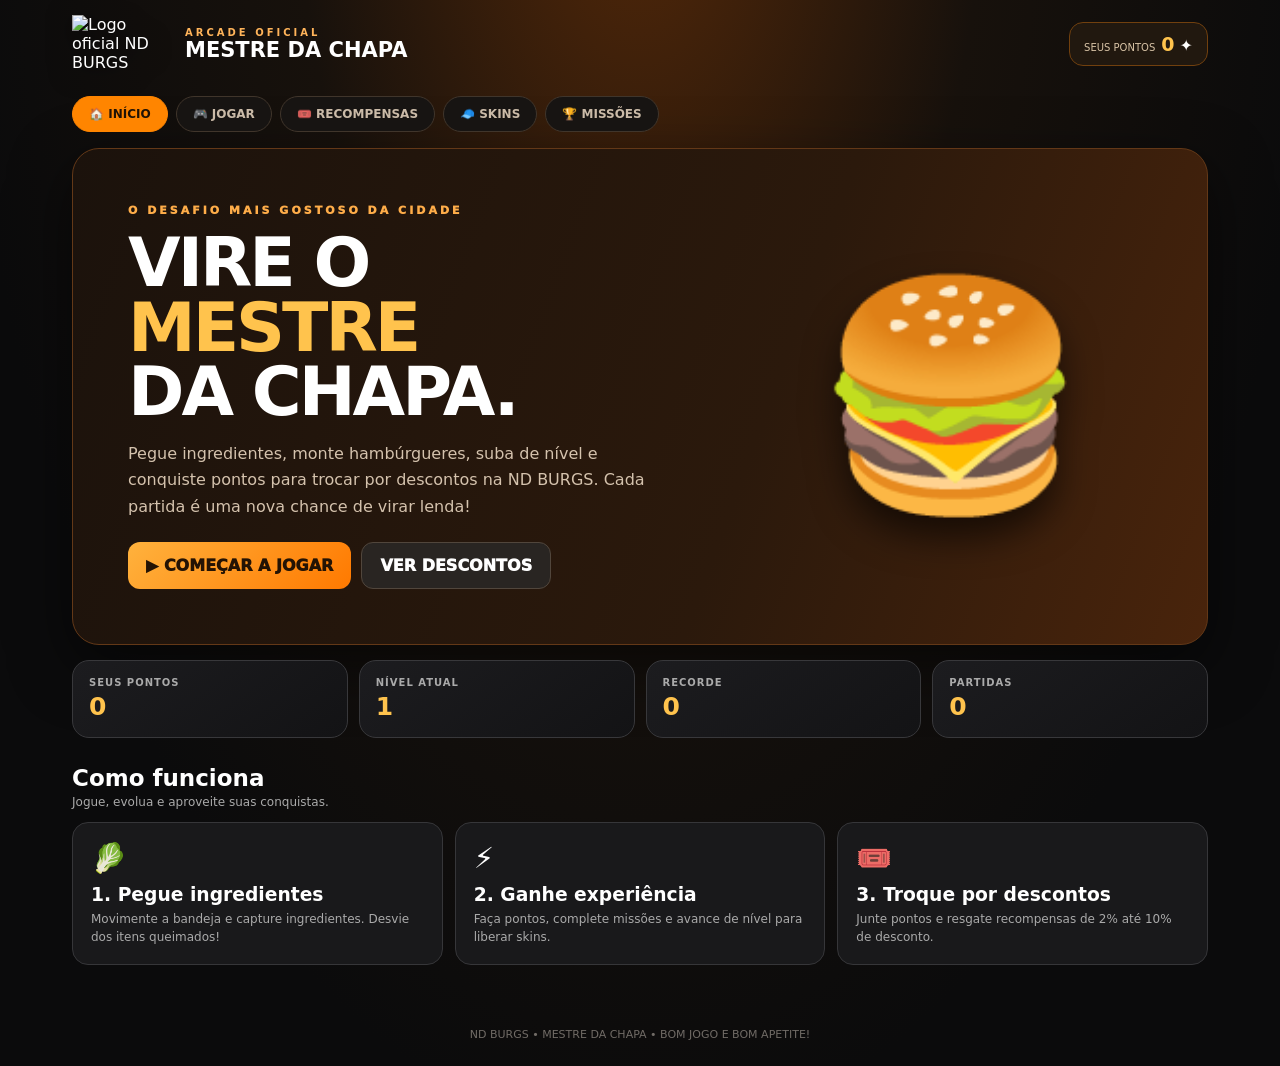
==== jogo/index.html @ a552e295 "Adicionar jogo Mestre da Chapa ND BURGS" ====
<!doctype html>
<html lang="pt-BR"><head><meta charset="utf-8"><meta name="viewport" content="width=device-width,initial-scale=1,viewport-fit=cover"><meta name="theme-color" content="#111"><meta name="description" content="Mestre da Chapa ND BURGS: jogue, evolua e troque pontos por descontos."><title>Mestre da Chapa | ND BURGS</title>
<style>
:root{--bg:#0c0c0d;--panel:#19191b;--line:#38383b;--orange:#ff8500;--gold:#ffc34d;--muted:#aaa}*{box-sizing:border-box}body{margin:0;color:#fff;background:radial-gradient(ellipse at 50% -15%,#552909,#17110c 38%,#0b0b0c 75%);font-family:system-ui,Segoe UI,Arial,sans-serif;min-height:100vh}button{font:inherit;cursor:pointer}button:focus-visible{outline:3px solid var(--gold);outline-offset:3px}.top{max-width:1180px;margin:auto;padding:15px 22px;display:flex;justify-content:space-between;align-items:center;gap:12px}.brand{display:flex;align-items:center;gap:13px}.brand img{width:100px;height:58px;object-fit:contain;filter:drop-shadow(0 5px 12px #0009)}.brand small{display:block;color:#ffb45a;font-size:10px;letter-spacing:3px;font-weight:900}.brand strong{font-size:21px}.wallet{padding:10px 14px;border:1px solid #71400e;border-radius:14px;background:#21180f;white-space:nowrap}.wallet span{font-size:10px;color:#d9c4a7}.wallet b{color:var(--gold);font-size:19px;margin-left:6px}.shell{max-width:1180px;margin:auto;padding:0 22px 38px}.nav{display:flex;gap:8px;overflow:auto;padding:8px 0 16px;scrollbar-width:thin;scrollbar-color:#a85c15 #21180f}.nav button{white-space:nowrap;border:1px solid #40352b;border-radius:999px;padding:10px 16px;background:#171412;color:#cbbba8;font-size:12px;font-weight:900}.nav button.active,.nav button:hover{background:var(--orange);border-color:var(--orange);color:#201205}.screen{display:none;animation:show .3s ease}.screen.active{display:block}@keyframes show{from{opacity:0;transform:translateY(8px)}to{opacity:1;transform:none}}.hero{display:grid;grid-template-columns:1.2fr .8fr;align-items:center;gap:20px;min-height:370px;padding:clamp(25px,5vw,55px);border:1px solid #633817;border-radius:27px;background:linear-gradient(110deg,#1b120c,#2b190c 60%,#49240c);box-shadow:0 20px 60px #0008;overflow:hidden}.eyebrow{color:#ffad49;font-size:11px;font-weight:1000;letter-spacing:3px}.hero h1{font-size:clamp(38px,6vw,68px);line-height:.95;letter-spacing:-3px;margin:14px 0}.hero h1 em{color:var(--gold);font-style:normal}.hero p{color:#d4c2ad;line-height:1.65;max-width:550px}.burger{font-size:clamp(130px,22vw,220px);text-align:center;filter:drop-shadow(0 20px 18px #0009);animation:float 3s ease-in-out infinite}@keyframes float{50%{transform:translateY(-12px) rotate(-3deg)}}.actions{display:flex;gap:10px;flex-wrap:wrap;margin-top:22px}.btn{border:0;border-radius:12px;padding:13px 18px;font-weight:1000;transition:.18s}.btn:hover{transform:translateY(-2px);filter:brightness(1.08)}.primary{background:linear-gradient(135deg,#ffb23d,#ff7900);color:#241304}.secondary{background:#292522;border:1px solid #51463c;color:white}.small{padding:9px 12px;font-size:12px}.stats{display:grid;grid-template-columns:repeat(4,1fr);gap:11px;margin:15px 0}.stat,.card{background:linear-gradient(145deg,#1c1c1f,#131315);border:1px solid var(--line);border-radius:17px;padding:16px}.stat span{display:block;color:#aaa;font-size:10px;text-transform:uppercase;letter-spacing:1px;font-weight:800}.stat b{display:block;color:var(--gold);font-size:25px;margin-top:4px}.head{display:flex;justify-content:space-between;align-items:end;gap:12px;margin:27px 0 13px}.head h2{margin:0;font-size:23px}.head p{margin:4px 0 0;color:#aaa;font-size:12px}.features{display:grid;grid-template-columns:repeat(3,1fr);gap:12px}.feature{background:#19191b;border:1px solid #363639;border-radius:16px;padding:18px}.feature i{font-style:normal;font-size:29px}.feature h3{margin:9px 0 5px}.feature p,.muted{color:#aaa;font-size:12px;line-height:1.5;margin:0}.pill{display:inline-block;background:#392615;color:#ffc46c;border-radius:999px;padding:5px 9px;font-size:10px;font-weight:900}.game-layout{display:grid;grid-template-columns:minmax(0,1fr) 260px;gap:13px}.gamebox{background:#151517;border:1px solid #513719;border-radius:20px;padding:12px}.gamebar{display:flex;align-items:center;justify-content:space-between;gap:8px;padding:3px 3px 12px;font-size:13px}.gamebar b{color:var(--gold)}canvas{width:100%;height:auto;aspect-ratio:16/9;display:block;border-radius:13px;border:1px solid #60401e;background:#21150d;touch-action:none}.controls{display:flex;justify-content:center;gap:12px;margin-top:10px}.controls button{width:76px;height:46px;border-radius:11px;border:1px solid #71400e;background:#302319;color:#ffc46c;font-size:21px;touch-action:manipulation}.side{display:flex;flex-direction:column;gap:11px}.side h3{margin:0 0 9px}.progress{height:8px;background:#393330;border-radius:20px;overflow:hidden;margin:9px 0}.progress i{display:block;height:100%;background:linear-gradient(90deg,#ff7900,#ffd16a);width:0}.cards{display:grid;grid-template-columns:repeat(4,1fr);gap:12px}.reward,.skin{background:#19191b;border:1px solid #38383c;border-radius:16px;padding:16px;display:flex;flex-direction:column;gap:9px;min-height:190px}.reward .big,.skin .big{font-size:34px}.reward h3,.skin h3{margin:0;font-size:16px}.reward p,.skin p{color:#aaa;font-size:12px;line-height:1.5;margin:0}.reward strong{color:var(--gold);font-size:20px}.reward button,.skin button{margin-top:auto}.locked{opacity:.68;filter:saturate(.35)}.mission{display:flex;align-items:center;gap:12px;padding:13px 0;border-bottom:1px solid #333}.mission:last-child{border:0}.mission .emoji{font-size:25px}.mission .desc{flex:1}.mission b{font-size:13px}.mission small{display:block;color:#aaa;margin-top:3px}.mission strong{color:var(--gold);white-space:nowrap}.modal{position:fixed;inset:0;background:#000c;display:none;place-items:center;padding:18px;z-index:10}.modal.show{display:grid}.modalbox{width:min(430px,100%);background:#1c1c1f;border:1px solid #8b4b14;border-radius:22px;padding:25px;text-align:center;box-shadow:0 20px 60px #000b}.modalbox .big{font-size:50px}.modalbox p{color:#bbb;line-height:1.55}.code{display:block;background:#101012;border:1px dashed #ff9b27;color:var(--gold);padding:13px;border-radius:10px;font-size:20px;font-weight:1000;letter-spacing:2px;margin:14px 0}footer{text-align:center;color:#706b66;font-size:11px;padding:25px 10px}
@media(max-width:850px){.game-layout{grid-template-columns:1fr}.side{display:grid;grid-template-columns:repeat(2,1fr)}.cards{grid-template-columns:repeat(2,1fr)}}@media(max-width:600px){.top{padding:12px 14px}.brand img{width:72px;height:48px}.brand strong{font-size:15px}.brand small{font-size:8px}.wallet{padding:8px 10px}.wallet b{font-size:15px}.wallet span{font-size:9px}.shell{padding:0 13px 28px}.nav{margin:0 -13px;padding:8px 13px 14px}.hero{grid-template-columns:1fr;padding:25px 20px;min-height:0}.hero h1{font-size:46px}.burger{font-size:115px}.stats{grid-template-columns:repeat(2,1fr);gap:8px}.stat{padding:12px}.stat b{font-size:21px}.features{grid-template-columns:1fr}.side{grid-template-columns:1fr 1fr}.cards{grid-template-columns:repeat(2,minmax(0,1fr))}.reward,.skin{padding:12px;min-height:200px}.head h2{font-size:20px}.gamebox{padding:8px}.gamebar{font-size:11px}}@media(prefers-reduced-motion:reduce){*,*:before,*:after{animation-duration:.01ms!important;transition-duration:.01ms!important}}
</style></head>
<body>
<header class="top"><div class="brand"><img src="https://i.ibb.co/5gsVbBcb/corretooo.jpg" alt="Logo oficial ND BURGS"><div><small>ARCADE OFICIAL</small><strong>MESTRE DA CHAPA</strong></div></div><div class="wallet"><span>SEUS PONTOS</span><b id="wallet">0</b> ✦</div></header>
<main class="shell">
<nav class="nav"><button class="active" data-screen="home">🏠 INÍCIO</button><button data-screen="play">🎮 JOGAR</button><button data-screen="rewards">🎟️ RECOMPENSAS</button><button data-screen="garage">🧢 SKINS</button><button data-screen="missions">🏆 MISSÕES</button></nav>
<section class="screen active" id="home"><div class="hero"><div><div class="eyebrow">O DESAFIO MAIS GOSTOSO DA CIDADE</div><h1>VIRE O<br><em>MESTRE</em><br>DA CHAPA.</h1><p>Pegue ingredientes, monte hambúrgueres, suba de nível e conquiste pontos para trocar por descontos na ND BURGS. Cada partida é uma nova chance de virar lenda!</p><div class="actions"><button class="btn primary" data-go="play">▶ COMEÇAR A JOGAR</button><button class="btn secondary" data-go="rewards">VER DESCONTOS</button></div></div><div class="burger">🍔</div></div><div class="stats"><div class="stat"><span>Seus pontos</span><b id="sPoints">0</b></div><div class="stat"><span>Nível atual</span><b id="sLevel">1</b></div><div class="stat"><span>Recorde</span><b id="sBest">0</b></div><div class="stat"><span>Partidas</span><b id="sRuns">0</b></div></div><div class="head"><div><h2>Como funciona</h2><p>Jogue, evolua e aproveite suas conquistas.</p></div></div><div class="features"><article class="feature"><i>🥬</i><h3>1. Pegue ingredientes</h3><p>Movimente a bandeja e capture ingredientes. Desvie dos itens queimados!</p></article><article class="feature"><i>⚡</i><h3>2. Ganhe experiência</h3><p>Faça pontos, complete missões e avance de nível para liberar skins.</p></article><article class="feature"><i>🎟️</i><h3>3. Troque por descontos</h3><p>Junte pontos e resgate recompensas de 2% até 10% de desconto.</p></article></div></section>
<section class="screen" id="play"><div class="head"><div><h2>🔥 Corrida da Chapa</h2><p>60 segundos para mostrar quem manda na cozinha.</p></div><span class="pill">+5 PONTOS POR INGREDIENTE</span></div><div class="game-layout"><div class="gamebox"><div class="gamebar"><span>⏱️ <b id="timer">60</b>s</span><span>🍔 SCORE: <b id="score">0</b></span><button class="btn primary small" id="startGame">INICIAR PARTIDA</button></div><canvas id="game" width="960" height="540" aria-label="Pegue ingredientes e desvie dos queimados"></canvas><div class="controls"><button id="left" aria-label="Esquerda">◀</button><button id="right" aria-label="Direita">▶</button></div></div><aside class="side"><div class="card"><h3>Seu progresso</h3><p class="muted">Nível <b id="playLevel">1</b> · <span id="xpText">0 / 100 XP</span></p><div class="progress"><i id="xpBar"></i></div><p class="muted">Próxima skin: <b id="nextUnlock">Street Burger</b></p></div><div class="card"><h3>💡 Dica do chef</h3><p class="muted">Capture alface, queijo, tomate e carne. Fuja das chamas: elas tiram pontos!</p></div><div class="card"><h3>Seu recorde</h3><div id="playBest" style="font-size:32px;color:var(--gold);font-weight:1000">0</div></div><div class="card"><h3>Controles</h3><p class="muted">Use ← → no teclado, os botões ou arraste o dedo sobre o jogo.</p></div></aside></div></section>
<section class="screen" id="rewards"><div class="head"><div><h2>🎟️ Balcão de Recompensas</h2><p>Troque pontos por descontos. O limite é 10% por recompensa.</p></div></div><div class="cards" id="rewardGrid"></div><div class="card" style="margin-top:13px"><b>Seus cupons resgatados</b><div id="coupons" class="muted" style="margin-top:10px">Nenhum cupom ainda.</div></div></section>
<section class="screen" id="garage"><div class="head"><div><h2>🧢 Oficina de Skins</h2><p>Suba de nível para personalizar seu mestre da chapa.</p></div></div><div class="cards" id="skinGrid"></div></section>
<section class="screen" id="missions"><div class="head"><div><h2>🏆 Central de Missões</h2><p>Desafios diários para turbinar sua evolução.</p></div></div><div class="card" id="missionList"></div></section>
</main><footer>ND BURGS • MESTRE DA CHAPA • BOM JOGO E BOM APETITE!</footer>
<div class="modal" id="modal"><div class="modalbox"><div class="big" id="modalEmoji">🍔</div><h2 id="modalTitle">Boa, chef!</h2><p id="modalText"></p><div id="modalCode"></div><button class="btn primary" id="modalClose">CONTINUAR</button></div></div>
<script>
(()=>{'use strict';
const $=id=>document.getElementById(id),KEY='ndburgs_mestre_chapa_v1';
const base={points:0,xp:0,level:1,best:0,runs:0,skins:['classico'],activeSkin:'classico',coupons:[],missionDate:'',missions:{}};
let d;try{d={...base,...JSON.parse(localStorage.getItem(KEY)||'{}')}}catch(e){d={...base}}
const tiers=[{pct:2,cost:300,name:'Mordida de respeito',icon:'🍟'},{pct:5,cost:700,name:'Combo turbinado',icon:'🥤'},{pct:7,cost:1200,name:'Chef de elite',icon:'👨‍🍳'},{pct:10,cost:2000,name:'Lenda ND BURGS',icon:'👑'}];
const skins=[{id:'classico',name:'Chef Clássico',emoji:'👨‍🍳',level:1,desc:'Uniforme oficial do mestre.'},{id:'street',name:'Street Burger',emoji:'🧢',level:2,desc:'Estilo de rua e atitude.'},{id:'fogo',name:'Rei do Fogo',emoji:'🔥',level:4,desc:'Domine a chapa em chamas.'},{id:'ouro',name:'Chef Dourado',emoji:'👑',level:6,desc:'Uma lenda da cozinha.'},{id:'cyber',name:'Cyber Burger',emoji:'🤖',level:8,desc:'O futuro chegou à cozinha.'},{id:'lenda',name:'Lenda ND',emoji:'🏆',level:10,desc:'Só os melhores chegam aqui.'}];
const save=()=>{try{localStorage.setItem(KEY,JSON.stringify(d))}catch(e){}render()};
function modal(title,msg,emoji='🍔',code=''){$('modalTitle').textContent=title;$('modalText').textContent=msg;$('modalEmoji').textContent=emoji;$('modalCode').innerHTML=code?'<span class="code">'+code+'</span>':'';$('modal').classList.add('show')}
$('modalClose').onclick=()=>$('modal').classList.remove('show');
function go(id){document.querySelectorAll('.screen').forEach(s=>s.classList.toggle('active',s.id===id));document.querySelectorAll('[data-screen]').forEach(b=>b.classList.toggle('active',b.dataset.screen===id));if(id==='play')idle()}
document.querySelectorAll('[data-screen]').forEach(b=>b.onclick=()=>go(b.dataset.screen));document.querySelectorAll('[data-go]').forEach(b=>b.onclick=()=>go(b.dataset.go));
function resetDaily(){const today=new Date().toLocaleDateString('en-CA');if(d.missionDate!==today){d.missionDate=today;d.missions={}}}
function render(){resetDaily();$('wallet').textContent=d.points.toLocaleString('pt-BR');$('sPoints').textContent=d.points.toLocaleString('pt-BR');$('sLevel').textContent=d.level;$('sBest').textContent=d.best;$('sRuns').textContent=d.runs;$('playLevel').textContent=d.level;$('playBest').textContent=d.best;$('xpText').textContent=(d.xp%100)+' / 100 XP';$('xpBar').style.width=(d.xp%100)+'%';const next=skins.find(s=>s.level>d.level);$('nextUnlock').textContent=next?next.name:'Todas liberadas';
$('rewardGrid').innerHTML=tiers.map(t=>'<article class="reward"><div class="big">'+t.icon+'</div><span class="pill">'+t.pct+'% DE DESCONTO</span><h3>'+t.name+'</h3><p>Resgate um cupom ND BURGS de '+t.pct+'%.</p><strong>'+t.cost.toLocaleString('pt-BR')+' pts</strong><button class="btn small '+(d.points>=t.cost?'primary':'secondary')+'" data-redeem="'+t.pct+'" '+(d.points<t.cost?'disabled':'')+'>'+(d.points>=t.cost?'RESGATAR':'FALTAM '+(t.cost-d.points)+' PTS')+'</button></article>').join('');
document.querySelectorAll('[data-redeem]').forEach(b=>b.onclick=()=>redeem(+b.dataset.redeem));
$('coupons').innerHTML=d.coupons.length?d.coupons.map(c=>'<div class="mission"><span class="emoji">🎟️</span><div class="desc"><b>'+c.pct+'% OFF · '+c.code+'</b><small>'+new Date(c.date).toLocaleDateString('pt-BR')+' · Apresente à equipe ND BURGS</small></div><span class="pill">RESGATADO</span></div>').join(''):'Nenhum cupom ainda.';
$('skinGrid').innerHTML=skins.map(s=>{const ok=d.skins.includes(s.id)||d.level>=s.level;return '<article class="skin '+(!ok?'locked':'')+'"><div class="big">'+s.emoji+'</div><span class="pill">'+(ok?'DESBLOQUEADA':'NÍVEL '+s.level)+'</span><h3>'+s.name+'</h3><p>'+s.desc+'</p><button class="btn small '+(d.activeSkin===s.id?'secondary':'primary')+'" data-skin="'+s.id+'" '+(!ok||d.activeSkin===s.id?'disabled':'')+'>'+(d.activeSkin===s.id?'EQUIPADA':ok?'EQUIPAR':'BLOQUEADA')+'</button></article>'}).join('');
document.querySelectorAll('[data-skin]').forEach(b=>b.onclick=()=>{d.activeSkin=b.dataset.skin;save()});
const missions=[['play1','🎮','Primeira rodada','Jogue uma partida hoje.',1,30],['catch20','🥬','Mão na massa','Capture 20 ingredientes hoje.',20,50],['score100','⭐','Chef caprichoso','Faça 100 pontos em uma partida.',100,70]];
$('missionList').innerHTML=missions.map(m=>{const v=d.missions[m[0]]||0;return '<div class="mission"><span class="emoji">'+m[1]+'</span><div class="desc"><b>'+m[2]+'</b><small>'+m[3]+' · '+Math.min(v,m[4])+'/'+m[4]+'</small><div class="progress"><i style="width:'+Math.min(100,v/m[4]*100)+'%"></i></div></div><strong>+'+m[5]+' pts</strong></div>'}).join('');
}
function redeem(pct){const t=tiers.find(x=>x.pct===pct);if(!t||d.points<t.cost)return;d.points-=t.cost;const code='ND'+pct+'-'+Math.random().toString(36).slice(2,7).toUpperCase();d.coupons.unshift({pct,code,date:new Date().toISOString()});save();modal('Desconto desbloqueado!',pct+'% de desconto conquistado! Apresente o código à equipe ND BURGS.','🎉',code)}
const canvas=$('game'),ctx=canvas.getContext('2d');let running=false,score=0,time=60,last=0,spawn=0,items=[],player={x:480},raf=0,keys={},caught=0;const good=['🥬','🧀','🍅','🥩','🥒','🍞'];
function background(){const g=ctx.createLinearGradient(0,0,0,540);g.addColorStop(0,'#34200f');g.addColorStop(1,'#130d08');ctx.fillStyle=g;ctx.fillRect(0,0,960,540);ctx.fillStyle='#6b3a16';ctx.fillRect(0,490,960,50);ctx.fillStyle='#9b581e';for(let x=0;x<960;x+=80)ctx.fillRect(x,490,2,50);ctx.fillStyle='#ffbd58';ctx.font='bold 22px system-ui';ctx.fillText('ND BURGS  •  COZINHA EM AÇÃO',28,38)}
function drawPlayer(){const s=skins.find(x=>x.id===d.activeSkin);ctx.textAlign='center';ctx.font='76px system-ui';ctx.fillText(s?s.emoji:'👨‍🍳',player.x,466);ctx.font='58px system-ui';ctx.fillText('🍔',player.x,520)}
function idle(){if(running)return;background();drawPlayer();ctx.textAlign='center';ctx.fillStyle='#fff';ctx.font='bold 30px system-ui';ctx.fillText('PRONTO PARA A CHAPA?',480,180);ctx.fillStyle='#ffc247';ctx.font='20px system-ui';ctx.fillText('Clique em INICIAR PARTIDA',480,220)}
function start(){if(running)return;running=true;score=0;time=60;last=performance.now();spawn=0;items=[];caught=0;player.x=480;$('score').textContent=0;$('timer').textContent=60;$('startGame').textContent='JOGANDO...';raf=requestAnimationFrame(loop)}
function finish(){running=false;cancelAnimationFrame(raf);const earned=Math.floor(score/10)*5;d.points+=earned;d.xp+=Math.max(10,score);d.level=Math.floor(d.xp/100)+1;d.best=Math.max(d.best,score);d.runs++;d.missions.play1=1;d.missions.catch20=(d.missions.catch20||0)+caught;if(score>=100)d.missions.score100=100;skins.forEach(s=>{if(d.level>=s.level&&!d.skins.includes(s.id))d.skins.push(s.id)});save();$('startGame').textContent='JOGAR NOVAMENTE';idle();modal('Fim de jogo!','Você fez '+score+' pontos, capturou '+caught+' ingredientes e ganhou '+earned+' pontos ND. Volte para desbloquear novas skins!','🏁')}
function loop(now){if(!running)return;const dt=Math.min((now-last)/1000,.04);last=now;time-=dt;if(time<=0){$('timer').textContent=0;finish();return}if(keys.ArrowLeft||keys.a)player.x-=420*dt;if(keys.ArrowRight||keys.d)player.x+=420*dt;player.x=Math.max(65,Math.min(895,player.x));spawn+=dt;if(spawn>.62){spawn=0;items.push({x:35+Math.random()*890,y:-35,v:150+Math.random()*120,emoji:Math.random()<.16?'🔥':good[Math.floor(Math.random()*good.length)]})}background();for(let i=items.length-1;i>=0;i--){const o=items[i];o.y+=o.v*dt;ctx.font='42px system-ui';ctx.textAlign='center';ctx.fillText(o.emoji,o.x,o.y);if(o.y>410&&o.y<505&&Math.abs(o.x-player.x)<75){score=o.emoji==='🔥'?Math.max(0,score-15):score+10;if(o.emoji!=='🔥')caught++;items.splice(i,1)}else if(o.y>560)items.splice(i,1)}drawPlayer();$('score').textContent=score;$('timer').textContent=Math.ceil(time);raf=requestAnimationFrame(loop)}
$('startGame').onclick=start;window.addEventListener('keydown',e=>{if(['ArrowLeft','ArrowRight',' '].includes(e.key))e.preventDefault();keys[e.key]=true});window.addEventListener('keyup',e=>keys[e.key]=false);
function hold(id,key){const b=$(id);b.onpointerdown=e=>{e.preventDefault();keys[key]=true};b.onpointerup=b.onpointerleave=b.onpointercancel=()=>keys[key]=false}hold('left','ArrowLeft');hold('right','ArrowRight');
canvas.addEventListener('pointermove',e=>{if(!running||e.buttons===0)return;const r=canvas.getBoundingClientRect();player.x=Math.max(65,Math.min(895,(e.clientX-r.left)/r.width*960))});
render();idle();
})();
</script></body></html>
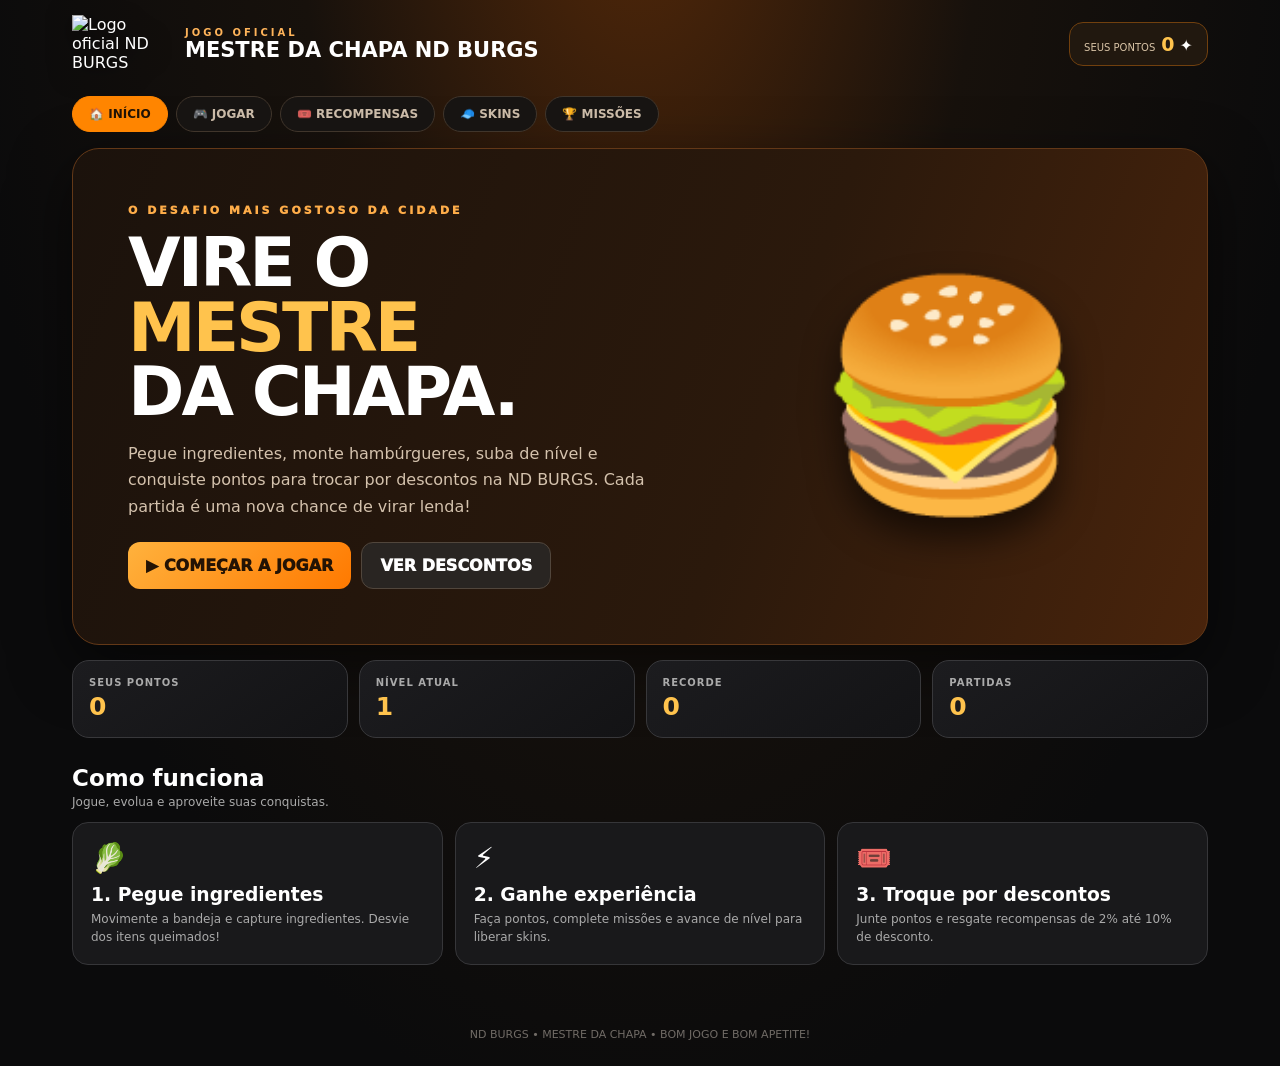
==== commit ad4499e2: "Renomear jogo e adicionar pausa e efeitos sonoros" ====
--- a/jogo/index.html
+++ b/jogo/index.html
@@ -1,15 +1,15 @@
 <!doctype html>
-<html lang="pt-BR"><head><meta charset="utf-8"><meta name="viewport" content="width=device-width,initial-scale=1,viewport-fit=cover"><meta name="theme-color" content="#111"><meta name="description" content="Mestre da Chapa ND BURGS: jogue, evolua e troque pontos por descontos."><title>Mestre da Chapa | ND BURGS</title>
+<html lang="pt-BR"><head><meta charset="utf-8"><meta name="viewport" content="width=device-width,initial-scale=1,viewport-fit=cover"><meta name="theme-color" content="#111"><meta name="description" content="Mestre da Chapa ND BURGS: jogue, evolua e troque pontos por descontos."><title>MESTRE DA CHAPA ND BURGS</title>
 <style>
 :root{--bg:#0c0c0d;--panel:#19191b;--line:#38383b;--orange:#ff8500;--gold:#ffc34d;--muted:#aaa}*{box-sizing:border-box}body{margin:0;color:#fff;background:radial-gradient(ellipse at 50% -15%,#552909,#17110c 38%,#0b0b0c 75%);font-family:system-ui,Segoe UI,Arial,sans-serif;min-height:100vh}button{font:inherit;cursor:pointer}button:focus-visible{outline:3px solid var(--gold);outline-offset:3px}.top{max-width:1180px;margin:auto;padding:15px 22px;display:flex;justify-content:space-between;align-items:center;gap:12px}.brand{display:flex;align-items:center;gap:13px}.brand img{width:100px;height:58px;object-fit:contain;filter:drop-shadow(0 5px 12px #0009)}.brand small{display:block;color:#ffb45a;font-size:10px;letter-spacing:3px;font-weight:900}.brand strong{font-size:21px}.wallet{padding:10px 14px;border:1px solid #71400e;border-radius:14px;background:#21180f;white-space:nowrap}.wallet span{font-size:10px;color:#d9c4a7}.wallet b{color:var(--gold);font-size:19px;margin-left:6px}.shell{max-width:1180px;margin:auto;padding:0 22px 38px}.nav{display:flex;gap:8px;overflow:auto;padding:8px 0 16px;scrollbar-width:thin;scrollbar-color:#a85c15 #21180f}.nav button{white-space:nowrap;border:1px solid #40352b;border-radius:999px;padding:10px 16px;background:#171412;color:#cbbba8;font-size:12px;font-weight:900}.nav button.active,.nav button:hover{background:var(--orange);border-color:var(--orange);color:#201205}.screen{display:none;animation:show .3s ease}.screen.active{display:block}@keyframes show{from{opacity:0;transform:translateY(8px)}to{opacity:1;transform:none}}.hero{display:grid;grid-template-columns:1.2fr .8fr;align-items:center;gap:20px;min-height:370px;padding:clamp(25px,5vw,55px);border:1px solid #633817;border-radius:27px;background:linear-gradient(110deg,#1b120c,#2b190c 60%,#49240c);box-shadow:0 20px 60px #0008;overflow:hidden}.eyebrow{color:#ffad49;font-size:11px;font-weight:1000;letter-spacing:3px}.hero h1{font-size:clamp(38px,6vw,68px);line-height:.95;letter-spacing:-3px;margin:14px 0}.hero h1 em{color:var(--gold);font-style:normal}.hero p{color:#d4c2ad;line-height:1.65;max-width:550px}.burger{font-size:clamp(130px,22vw,220px);text-align:center;filter:drop-shadow(0 20px 18px #0009);animation:float 3s ease-in-out infinite}@keyframes float{50%{transform:translateY(-12px) rotate(-3deg)}}.actions{display:flex;gap:10px;flex-wrap:wrap;margin-top:22px}.btn{border:0;border-radius:12px;padding:13px 18px;font-weight:1000;transition:.18s}.btn:hover{transform:translateY(-2px);filter:brightness(1.08)}.primary{background:linear-gradient(135deg,#ffb23d,#ff7900);color:#241304}.secondary{background:#292522;border:1px solid #51463c;color:white}.small{padding:9px 12px;font-size:12px}.stats{display:grid;grid-template-columns:repeat(4,1fr);gap:11px;margin:15px 0}.stat,.card{background:linear-gradient(145deg,#1c1c1f,#131315);border:1px solid var(--line);border-radius:17px;padding:16px}.stat span{display:block;color:#aaa;font-size:10px;text-transform:uppercase;letter-spacing:1px;font-weight:800}.stat b{display:block;color:var(--gold);font-size:25px;margin-top:4px}.head{display:flex;justify-content:space-between;align-items:end;gap:12px;margin:27px 0 13px}.head h2{margin:0;font-size:23px}.head p{margin:4px 0 0;color:#aaa;font-size:12px}.features{display:grid;grid-template-columns:repeat(3,1fr);gap:12px}.feature{background:#19191b;border:1px solid #363639;border-radius:16px;padding:18px}.feature i{font-style:normal;font-size:29px}.feature h3{margin:9px 0 5px}.feature p,.muted{color:#aaa;font-size:12px;line-height:1.5;margin:0}.pill{display:inline-block;background:#392615;color:#ffc46c;border-radius:999px;padding:5px 9px;font-size:10px;font-weight:900}.game-layout{display:grid;grid-template-columns:minmax(0,1fr) 260px;gap:13px}.gamebox{background:#151517;border:1px solid #513719;border-radius:20px;padding:12px}.gamebar{display:flex;align-items:center;justify-content:space-between;gap:8px;padding:3px 3px 12px;font-size:13px}.gamebar b{color:var(--gold)}canvas{width:100%;height:auto;aspect-ratio:16/9;display:block;border-radius:13px;border:1px solid #60401e;background:#21150d;touch-action:none}.controls{display:flex;justify-content:center;gap:12px;margin-top:10px}.controls button{width:76px;height:46px;border-radius:11px;border:1px solid #71400e;background:#302319;color:#ffc46c;font-size:21px;touch-action:manipulation}.side{display:flex;flex-direction:column;gap:11px}.side h3{margin:0 0 9px}.progress{height:8px;background:#393330;border-radius:20px;overflow:hidden;margin:9px 0}.progress i{display:block;height:100%;background:linear-gradient(90deg,#ff7900,#ffd16a);width:0}.cards{display:grid;grid-template-columns:repeat(4,1fr);gap:12px}.reward,.skin{background:#19191b;border:1px solid #38383c;border-radius:16px;padding:16px;display:flex;flex-direction:column;gap:9px;min-height:190px}.reward .big,.skin .big{font-size:34px}.reward h3,.skin h3{margin:0;font-size:16px}.reward p,.skin p{color:#aaa;font-size:12px;line-height:1.5;margin:0}.reward strong{color:var(--gold);font-size:20px}.reward button,.skin button{margin-top:auto}.locked{opacity:.68;filter:saturate(.35)}.mission{display:flex;align-items:center;gap:12px;padding:13px 0;border-bottom:1px solid #333}.mission:last-child{border:0}.mission .emoji{font-size:25px}.mission .desc{flex:1}.mission b{font-size:13px}.mission small{display:block;color:#aaa;margin-top:3px}.mission strong{color:var(--gold);white-space:nowrap}.modal{position:fixed;inset:0;background:#000c;display:none;place-items:center;padding:18px;z-index:10}.modal.show{display:grid}.modalbox{width:min(430px,100%);background:#1c1c1f;border:1px solid #8b4b14;border-radius:22px;padding:25px;text-align:center;box-shadow:0 20px 60px #000b}.modalbox .big{font-size:50px}.modalbox p{color:#bbb;line-height:1.55}.code{display:block;background:#101012;border:1px dashed #ff9b27;color:var(--gold);padding:13px;border-radius:10px;font-size:20px;font-weight:1000;letter-spacing:2px;margin:14px 0}footer{text-align:center;color:#706b66;font-size:11px;padding:25px 10px}
 @media(max-width:850px){.game-layout{grid-template-columns:1fr}.side{display:grid;grid-template-columns:repeat(2,1fr)}.cards{grid-template-columns:repeat(2,1fr)}}@media(max-width:600px){.top{padding:12px 14px}.brand img{width:72px;height:48px}.brand strong{font-size:15px}.brand small{font-size:8px}.wallet{padding:8px 10px}.wallet b{font-size:15px}.wallet span{font-size:9px}.shell{padding:0 13px 28px}.nav{margin:0 -13px;padding:8px 13px 14px}.hero{grid-template-columns:1fr;padding:25px 20px;min-height:0}.hero h1{font-size:46px}.burger{font-size:115px}.stats{grid-template-columns:repeat(2,1fr);gap:8px}.stat{padding:12px}.stat b{font-size:21px}.features{grid-template-columns:1fr}.side{grid-template-columns:1fr 1fr}.cards{grid-template-columns:repeat(2,minmax(0,1fr))}.reward,.skin{padding:12px;min-height:200px}.head h2{font-size:20px}.gamebox{padding:8px}.gamebar{font-size:11px}}@media(prefers-reduced-motion:reduce){*,*:before,*:after{animation-duration:.01ms!important;transition-duration:.01ms!important}}
 </style></head>
 <body>
-<header class="top"><div class="brand"><img src="https://i.ibb.co/5gsVbBcb/corretooo.jpg" alt="Logo oficial ND BURGS"><div><small>ARCADE OFICIAL</small><strong>MESTRE DA CHAPA</strong></div></div><div class="wallet"><span>SEUS PONTOS</span><b id="wallet">0</b> ✦</div></header>
+<header class="top"><div class="brand"><img src="https://i.ibb.co/5gsVbBcb/corretooo.jpg" alt="Logo oficial ND BURGS"><div><small>JOGO OFICIAL</small><strong>MESTRE DA CHAPA ND BURGS</strong></div></div><div class="wallet"><span>SEUS PONTOS</span><b id="wallet">0</b> ✦</div></header>
 <main class="shell">
 <nav class="nav"><button class="active" data-screen="home">🏠 INÍCIO</button><button data-screen="play">🎮 JOGAR</button><button data-screen="rewards">🎟️ RECOMPENSAS</button><button data-screen="garage">🧢 SKINS</button><button data-screen="missions">🏆 MISSÕES</button></nav>
 <section class="screen active" id="home"><div class="hero"><div><div class="eyebrow">O DESAFIO MAIS GOSTOSO DA CIDADE</div><h1>VIRE O<br><em>MESTRE</em><br>DA CHAPA.</h1><p>Pegue ingredientes, monte hambúrgueres, suba de nível e conquiste pontos para trocar por descontos na ND BURGS. Cada partida é uma nova chance de virar lenda!</p><div class="actions"><button class="btn primary" data-go="play">▶ COMEÇAR A JOGAR</button><button class="btn secondary" data-go="rewards">VER DESCONTOS</button></div></div><div class="burger">🍔</div></div><div class="stats"><div class="stat"><span>Seus pontos</span><b id="sPoints">0</b></div><div class="stat"><span>Nível atual</span><b id="sLevel">1</b></div><div class="stat"><span>Recorde</span><b id="sBest">0</b></div><div class="stat"><span>Partidas</span><b id="sRuns">0</b></div></div><div class="head"><div><h2>Como funciona</h2><p>Jogue, evolua e aproveite suas conquistas.</p></div></div><div class="features"><article class="feature"><i>🥬</i><h3>1. Pegue ingredientes</h3><p>Movimente a bandeja e capture ingredientes. Desvie dos itens queimados!</p></article><article class="feature"><i>⚡</i><h3>2. Ganhe experiência</h3><p>Faça pontos, complete missões e avance de nível para liberar skins.</p></article><article class="feature"><i>🎟️</i><h3>3. Troque por descontos</h3><p>Junte pontos e resgate recompensas de 2% até 10% de desconto.</p></article></div></section>
-<section class="screen" id="play"><div class="head"><div><h2>🔥 Corrida da Chapa</h2><p>60 segundos para mostrar quem manda na cozinha.</p></div><span class="pill">+5 PONTOS POR INGREDIENTE</span></div><div class="game-layout"><div class="gamebox"><div class="gamebar"><span>⏱️ <b id="timer">60</b>s</span><span>🍔 SCORE: <b id="score">0</b></span><button class="btn primary small" id="startGame">INICIAR PARTIDA</button></div><canvas id="game" width="960" height="540" aria-label="Pegue ingredientes e desvie dos queimados"></canvas><div class="controls"><button id="left" aria-label="Esquerda">◀</button><button id="right" aria-label="Direita">▶</button></div></div><aside class="side"><div class="card"><h3>Seu progresso</h3><p class="muted">Nível <b id="playLevel">1</b> · <span id="xpText">0 / 100 XP</span></p><div class="progress"><i id="xpBar"></i></div><p class="muted">Próxima skin: <b id="nextUnlock">Street Burger</b></p></div><div class="card"><h3>💡 Dica do chef</h3><p class="muted">Capture alface, queijo, tomate e carne. Fuja das chamas: elas tiram pontos!</p></div><div class="card"><h3>Seu recorde</h3><div id="playBest" style="font-size:32px;color:var(--gold);font-weight:1000">0</div></div><div class="card"><h3>Controles</h3><p class="muted">Use ← → no teclado, os botões ou arraste o dedo sobre o jogo.</p></div></aside></div></section>
+<section class="screen" id="play"><div class="head"><div><h2>🔥 Corrida da Chapa</h2><p>60 segundos para mostrar quem manda na cozinha.</p></div><span class="pill">+5 PONTOS POR INGREDIENTE</span></div><div class="game-layout"><div class="gamebox"><div class="gamebar"><span>⏱️ <b id="timer">60</b>s</span><span>🍔 SCORE: <b id="score">0</b></span><button class="btn secondary small" id="pauseGame" disabled>PAUSAR</button><button class="btn secondary small" id="soundGame" aria-pressed="true">🔊 SOM</button><button class="btn primary small" id="startGame">INICIAR PARTIDA</button></div><canvas id="game" width="960" height="540" aria-label="Pegue ingredientes e desvie dos queimados"></canvas><div class="controls"><button id="left" aria-label="Esquerda">◀</button><button id="right" aria-label="Direita">▶</button></div></div><aside class="side"><div class="card"><h3>Seu progresso</h3><p class="muted">Nível <b id="playLevel">1</b> · <span id="xpText">0 / 100 XP</span></p><div class="progress"><i id="xpBar"></i></div><p class="muted">Próxima skin: <b id="nextUnlock">Street Burger</b></p></div><div class="card"><h3>💡 Dica do chef</h3><p class="muted">Capture alface, queijo, tomate e carne. Fuja das chamas: elas tiram pontos!</p></div><div class="card"><h3>Seu recorde</h3><div id="playBest" style="font-size:32px;color:var(--gold);font-weight:1000">0</div></div><div class="card"><h3>Controles</h3><p class="muted">Use ← → no teclado, os botões ou arraste o dedo sobre o jogo.</p></div></aside></div></section>
 <section class="screen" id="rewards"><div class="head"><div><h2>🎟️ Balcão de Recompensas</h2><p>Troque pontos por descontos. O limite é 10% por recompensa.</p></div></div><div class="cards" id="rewardGrid"></div><div class="card" style="margin-top:13px"><b>Seus cupons resgatados</b><div id="coupons" class="muted" style="margin-top:10px">Nenhum cupom ainda.</div></div></section>
 <section class="screen" id="garage"><div class="head"><div><h2>🧢 Oficina de Skins</h2><p>Suba de nível para personalizar seu mestre da chapa.</p></div></div><div class="cards" id="skinGrid"></div></section>
 <section class="screen" id="missions"><div class="head"><div><h2>🏆 Central de Missões</h2><p>Desafios diários para turbinar sua evolução.</p></div></div><div class="card" id="missionList"></div></section>
@@ -18,7 +18,7 @@
 <script>
 (()=>{'use strict';
 const $=id=>document.getElementById(id),KEY='ndburgs_mestre_chapa_v1';
-const base={points:0,xp:0,level:1,best:0,runs:0,skins:['classico'],activeSkin:'classico',coupons:[],missionDate:'',missions:{}};
+const base={points:0,xp:0,level:1,best:0,runs:0,skins:['classico'],activeSkin:'classico',coupons:[],missionDate:'',missions:{},claimed:{}};
 let d;try{d={...base,...JSON.parse(localStorage.getItem(KEY)||'{}')}}catch(e){d={...base}}
 const tiers=[{pct:2,cost:300,name:'Mordida de respeito',icon:'🍟'},{pct:5,cost:700,name:'Combo turbinado',icon:'🥤'},{pct:7,cost:1200,name:'Chef de elite',icon:'👨‍🍳'},{pct:10,cost:2000,name:'Lenda ND BURGS',icon:'👑'}];
 const skins=[{id:'classico',name:'Chef Clássico',emoji:'👨‍🍳',level:1,desc:'Uniforme oficial do mestre.'},{id:'street',name:'Street Burger',emoji:'🧢',level:2,desc:'Estilo de rua e atitude.'},{id:'fogo',name:'Rei do Fogo',emoji:'🔥',level:4,desc:'Domine a chapa em chamas.'},{id:'ouro',name:'Chef Dourado',emoji:'👑',level:6,desc:'Uma lenda da cozinha.'},{id:'cyber',name:'Cyber Burger',emoji:'🤖',level:8,desc:'O futuro chegou à cozinha.'},{id:'lenda',name:'Lenda ND',emoji:'🏆',level:10,desc:'Só os melhores chegam aqui.'}];
@@ -27,7 +27,7 @@
 $('modalClose').onclick=()=>$('modal').classList.remove('show');
 function go(id){document.querySelectorAll('.screen').forEach(s=>s.classList.toggle('active',s.id===id));document.querySelectorAll('[data-screen]').forEach(b=>b.classList.toggle('active',b.dataset.screen===id));if(id==='play')idle()}
 document.querySelectorAll('[data-screen]').forEach(b=>b.onclick=()=>go(b.dataset.screen));document.querySelectorAll('[data-go]').forEach(b=>b.onclick=()=>go(b.dataset.go));
-function resetDaily(){const today=new Date().toLocaleDateString('en-CA');if(d.missionDate!==today){d.missionDate=today;d.missions={}}}
+function resetDaily(){const today=new Date().toLocaleDateString('en-CA');if(d.missionDate!==today){d.missionDate=today;d.missions={};d.claimed={}}}
 function render(){resetDaily();$('wallet').textContent=d.points.toLocaleString('pt-BR');$('sPoints').textContent=d.points.toLocaleString('pt-BR');$('sLevel').textContent=d.level;$('sBest').textContent=d.best;$('sRuns').textContent=d.runs;$('playLevel').textContent=d.level;$('playBest').textContent=d.best;$('xpText').textContent=(d.xp%100)+' / 100 XP';$('xpBar').style.width=(d.xp%100)+'%';const next=skins.find(s=>s.level>d.level);$('nextUnlock').textContent=next?next.name:'Todas liberadas';
 $('rewardGrid').innerHTML=tiers.map(t=>'<article class="reward"><div class="big">'+t.icon+'</div><span class="pill">'+t.pct+'% DE DESCONTO</span><h3>'+t.name+'</h3><p>Resgate um cupom ND BURGS de '+t.pct+'%.</p><strong>'+t.cost.toLocaleString('pt-BR')+' pts</strong><button class="btn small '+(d.points>=t.cost?'primary':'secondary')+'" data-redeem="'+t.pct+'" '+(d.points<t.cost?'disabled':'')+'>'+(d.points>=t.cost?'RESGATAR':'FALTAM '+(t.cost-d.points)+' PTS')+'</button></article>').join('');
 document.querySelectorAll('[data-redeem]').forEach(b=>b.onclick=()=>redeem(+b.dataset.redeem));
@@ -38,14 +38,15 @@
 $('missionList').innerHTML=missions.map(m=>{const v=d.missions[m[0]]||0;return '<div class="mission"><span class="emoji">'+m[1]+'</span><div class="desc"><b>'+m[2]+'</b><small>'+m[3]+' · '+Math.min(v,m[4])+'/'+m[4]+'</small><div class="progress"><i style="width:'+Math.min(100,v/m[4]*100)+'%"></i></div></div><strong>+'+m[5]+' pts</strong></div>'}).join('');
 }
 function redeem(pct){const t=tiers.find(x=>x.pct===pct);if(!t||d.points<t.cost)return;d.points-=t.cost;const code='ND'+pct+'-'+Math.random().toString(36).slice(2,7).toUpperCase();d.coupons.unshift({pct,code,date:new Date().toISOString()});save();modal('Desconto desbloqueado!',pct+'% de desconto conquistado! Apresente o código à equipe ND BURGS.','🎉',code)}
-const canvas=$('game'),ctx=canvas.getContext('2d');let running=false,score=0,time=60,last=0,spawn=0,items=[],player={x:480},raf=0,keys={},caught=0;const good=['🥬','🧀','🍅','🥩','🥒','🍞'];
+const canvas=$('game'),ctx=canvas.getContext('2d');let running=false,paused=false,soundOn=true,audioCtx=null,score=0,time=60,last=0,spawn=0,items=[],player={x:480},raf=0,keys={},caught=0;const good=['🥬','🧀','🍅','🥩','🥒','🍞'];
 function background(){const g=ctx.createLinearGradient(0,0,0,540);g.addColorStop(0,'#34200f');g.addColorStop(1,'#130d08');ctx.fillStyle=g;ctx.fillRect(0,0,960,540);ctx.fillStyle='#6b3a16';ctx.fillRect(0,490,960,50);ctx.fillStyle='#9b581e';for(let x=0;x<960;x+=80)ctx.fillRect(x,490,2,50);ctx.fillStyle='#ffbd58';ctx.font='bold 22px system-ui';ctx.fillText('ND BURGS  •  COZINHA EM AÇÃO',28,38)}
 function drawPlayer(){const s=skins.find(x=>x.id===d.activeSkin);ctx.textAlign='center';ctx.font='76px system-ui';ctx.fillText(s?s.emoji:'👨‍🍳',player.x,466);ctx.font='58px system-ui';ctx.fillText('🍔',player.x,520)}
 function idle(){if(running)return;background();drawPlayer();ctx.textAlign='center';ctx.fillStyle='#fff';ctx.font='bold 30px system-ui';ctx.fillText('PRONTO PARA A CHAPA?',480,180);ctx.fillStyle='#ffc247';ctx.font='20px system-ui';ctx.fillText('Clique em INICIAR PARTIDA',480,220)}
-function start(){if(running)return;running=true;score=0;time=60;last=performance.now();spawn=0;items=[];caught=0;player.x=480;$('score').textContent=0;$('timer').textContent=60;$('startGame').textContent='JOGANDO...';raf=requestAnimationFrame(loop)}
-function finish(){running=false;cancelAnimationFrame(raf);const earned=Math.floor(score/10)*5;d.points+=earned;d.xp+=Math.max(10,score);d.level=Math.floor(d.xp/100)+1;d.best=Math.max(d.best,score);d.runs++;d.missions.play1=1;d.missions.catch20=(d.missions.catch20||0)+caught;if(score>=100)d.missions.score100=100;skins.forEach(s=>{if(d.level>=s.level&&!d.skins.includes(s.id))d.skins.push(s.id)});save();$('startGame').textContent='JOGAR NOVAMENTE';idle();modal('Fim de jogo!','Você fez '+score+' pontos, capturou '+caught+' ingredientes e ganhou '+earned+' pontos ND. Volte para desbloquear novas skins!','🏁')}
-function loop(now){if(!running)return;const dt=Math.min((now-last)/1000,.04);last=now;time-=dt;if(time<=0){$('timer').textContent=0;finish();return}if(keys.ArrowLeft||keys.a)player.x-=420*dt;if(keys.ArrowRight||keys.d)player.x+=420*dt;player.x=Math.max(65,Math.min(895,player.x));spawn+=dt;if(spawn>.62){spawn=0;items.push({x:35+Math.random()*890,y:-35,v:150+Math.random()*120,emoji:Math.random()<.16?'🔥':good[Math.floor(Math.random()*good.length)]})}background();for(let i=items.length-1;i>=0;i--){const o=items[i];o.y+=o.v*dt;ctx.font='42px system-ui';ctx.textAlign='center';ctx.fillText(o.emoji,o.x,o.y);if(o.y>410&&o.y<505&&Math.abs(o.x-player.x)<75){score=o.emoji==='🔥'?Math.max(0,score-15):score+10;if(o.emoji!=='🔥')caught++;items.splice(i,1)}else if(o.y>560)items.splice(i,1)}drawPlayer();$('score').textContent=score;$('timer').textContent=Math.ceil(time);raf=requestAnimationFrame(loop)}
-$('startGame').onclick=start;window.addEventListener('keydown',e=>{if(['ArrowLeft','ArrowRight',' '].includes(e.key))e.preventDefault();keys[e.key]=true});window.addEventListener('keyup',e=>keys[e.key]=false);
+function tone(freq=520,duration=.09,type="sine",volume=.055){if(!soundOn)return;try{audioCtx=audioCtx||new (window.AudioContext||window.webkitAudioContext)();if(audioCtx.state==="suspended")audioCtx.resume();const osc=audioCtx.createOscillator(),gain=audioCtx.createGain();osc.type=type;osc.frequency.value=freq;gain.gain.setValueAtTime(volume,audioCtx.currentTime);gain.gain.exponentialRampToValueAtTime(.001,audioCtx.currentTime+duration);osc.connect(gain);gain.connect(audioCtx.destination);osc.start();osc.stop(audioCtx.currentTime+duration)}catch(e){}}
+function start(){if(running)return;running=true;paused=false;$("pauseGame").disabled=false;$("pauseGame").textContent="PAUSAR";score=0;time=60;last=performance.now();spawn=0;items=[];caught=0;player.x=480;$('score').textContent=0;$('timer').textContent=60;$('startGame').textContent='JOGANDO...';raf=requestAnimationFrame(loop)}
+function finish(){running=false;paused=false;$("pauseGame").disabled=true;$("pauseGame").textContent="PAUSAR";tone(260,.22,"triangle");cancelAnimationFrame(raf);const earned=Math.floor(score/10)*5;d.points+=earned;d.xp+=Math.max(10,score);d.level=Math.floor(d.xp/100)+1;d.best=Math.max(d.best,score);d.runs++;d.missions.play1=1;d.missions.catch20=(d.missions.catch20||0)+caught;if(score>=100)d.missions.score100=100;let missionBonus=0;[['play1',1,30],['catch20',20,50],['score100',100,70]].forEach(m=>{if((d.missions[m[0]]||0)>=m[1]&&!d.claimed[m[0]]){d.claimed[m[0]]=true;missionBonus+=m[2]}});d.points+=missionBonus;skins.forEach(s=>{if(d.level>=s.level&&!d.skins.includes(s.id))d.skins.push(s.id)});save();$('startGame').textContent='JOGAR NOVAMENTE';idle();modal('Fim de jogo!','Você fez '+score+' pontos, capturou '+caught+' ingredientes e ganhou '+(earned+missionBonus)+' pontos ND ('+earned+' da partida e '+missionBonus+' das missões). Volte para desbloquear novas skins!','🏁')}
+function loop(now){if(!running||paused)return;const dt=Math.min((now-last)/1000,.04);last=now;time-=dt;if(time<=0){$('timer').textContent=0;finish();return}if(keys.ArrowLeft||keys.a)player.x-=420*dt;if(keys.ArrowRight||keys.d)player.x+=420*dt;player.x=Math.max(65,Math.min(895,player.x));spawn+=dt;if(spawn>.62){spawn=0;items.push({x:35+Math.random()*890,y:-35,v:150+Math.random()*120,emoji:Math.random()<.16?'🔥':good[Math.floor(Math.random()*good.length)]})}background();for(let i=items.length-1;i>=0;i--){const o=items[i];o.y+=o.v*dt;ctx.font='42px system-ui';ctx.textAlign='center';ctx.fillText(o.emoji,o.x,o.y);if(o.y>410&&o.y<505&&Math.abs(o.x-player.x)<75){if(o.emoji==='🔥'){score=Math.max(0,score-15);tone(130,.18,"sawtooth")}else{score+=10;caught++;tone(620,.055,"sine")}items.splice(i,1)}else if(o.y>560)items.splice(i,1)}drawPlayer();$('score').textContent=score;$('timer').textContent=Math.ceil(time);raf=requestAnimationFrame(loop)}
+$('startGame').onclick=start;function togglePause(){if(!running)return;paused=!paused;$("pauseGame").textContent=paused?"RETOMAR":"PAUSAR";if(paused){cancelAnimationFrame(raf);background();drawPlayer();ctx.fillStyle="#000a";ctx.fillRect(0,0,960,540);ctx.textAlign="center";ctx.fillStyle="#ffc247";ctx.font="bold 48px system-ui";ctx.fillText("JOGO PAUSADO",480,255);tone(360,.07)}else{last=performance.now();raf=requestAnimationFrame(loop);tone(540,.07)}}$("pauseGame").onclick=togglePause;$("soundGame").onclick=()=>{soundOn=!soundOn;$("soundGame").textContent=soundOn?"🔊 SOM":"🔇 MUDO";$("soundGame").setAttribute("aria-pressed",String(soundOn));if(soundOn)tone(660,.08)};window.addEventListener('keydown',e=>{if(e.key.toLowerCase()==="p"){e.preventDefault();togglePause();return}if(['ArrowLeft','ArrowRight',' '].includes(e.key))e.preventDefault();keys[e.key]=true});window.addEventListener('keyup',e=>keys[e.key]=false);
 function hold(id,key){const b=$(id);b.onpointerdown=e=>{e.preventDefault();keys[key]=true};b.onpointerup=b.onpointerleave=b.onpointercancel=()=>keys[key]=false}hold('left','ArrowLeft');hold('right','ArrowRight');
 canvas.addEventListener('pointermove',e=>{if(!running||e.buttons===0)return;const r=canvas.getBoundingClientRect();player.x=Math.max(65,Math.min(895,(e.clientX-r.left)/r.width*960))});
 render();idle();
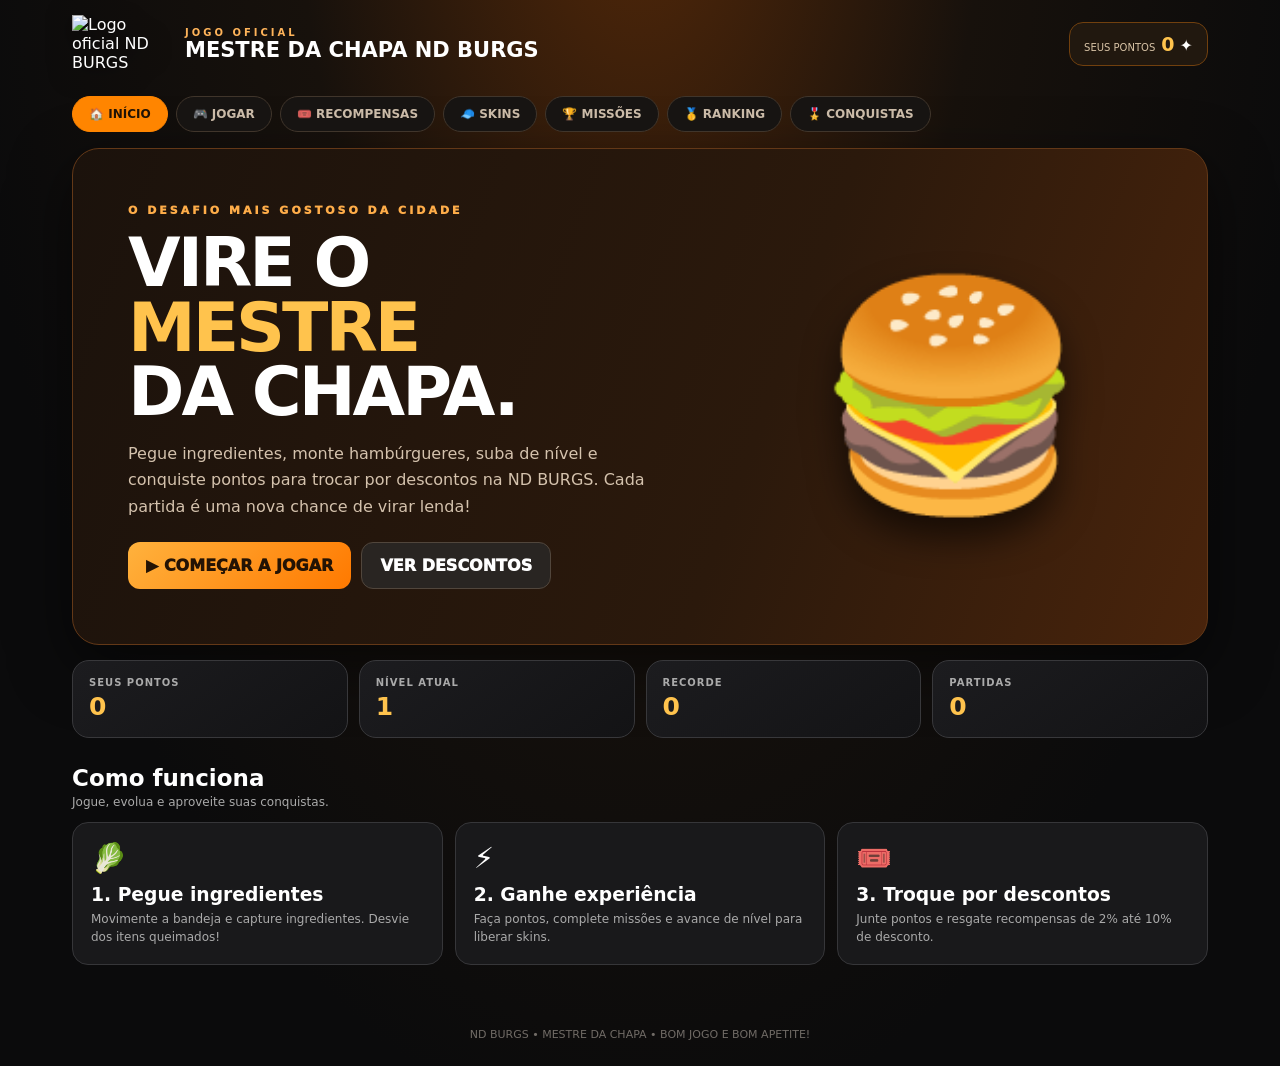
==== commit 53d520f1: "Adiciona ranking local e sistema de conquistas ao Mestre da Chapa" ====
--- a/jogo/index.html
+++ b/jogo/index.html
@@ -1,25 +1,28 @@
 <!doctype html>
 <html lang="pt-BR"><head><meta charset="utf-8"><meta name="viewport" content="width=device-width,initial-scale=1,viewport-fit=cover"><meta name="theme-color" content="#111"><meta name="description" content="Mestre da Chapa ND BURGS: jogue, evolua e troque pontos por descontos."><title>MESTRE DA CHAPA ND BURGS</title>
 <style>
-:root{--bg:#0c0c0d;--panel:#19191b;--line:#38383b;--orange:#ff8500;--gold:#ffc34d;--muted:#aaa}*{box-sizing:border-box}body{margin:0;color:#fff;background:radial-gradient(ellipse at 50% -15%,#552909,#17110c 38%,#0b0b0c 75%);font-family:system-ui,Segoe UI,Arial,sans-serif;min-height:100vh}button{font:inherit;cursor:pointer}button:focus-visible{outline:3px solid var(--gold);outline-offset:3px}.top{max-width:1180px;margin:auto;padding:15px 22px;display:flex;justify-content:space-between;align-items:center;gap:12px}.brand{display:flex;align-items:center;gap:13px}.brand img{width:100px;height:58px;object-fit:contain;filter:drop-shadow(0 5px 12px #0009)}.brand small{display:block;color:#ffb45a;font-size:10px;letter-spacing:3px;font-weight:900}.brand strong{font-size:21px}.wallet{padding:10px 14px;border:1px solid #71400e;border-radius:14px;background:#21180f;white-space:nowrap}.wallet span{font-size:10px;color:#d9c4a7}.wallet b{color:var(--gold);font-size:19px;margin-left:6px}.shell{max-width:1180px;margin:auto;padding:0 22px 38px}.nav{display:flex;gap:8px;overflow:auto;padding:8px 0 16px;scrollbar-width:thin;scrollbar-color:#a85c15 #21180f}.nav button{white-space:nowrap;border:1px solid #40352b;border-radius:999px;padding:10px 16px;background:#171412;color:#cbbba8;font-size:12px;font-weight:900}.nav button.active,.nav button:hover{background:var(--orange);border-color:var(--orange);color:#201205}.screen{display:none;animation:show .3s ease}.screen.active{display:block}@keyframes show{from{opacity:0;transform:translateY(8px)}to{opacity:1;transform:none}}.hero{display:grid;grid-template-columns:1.2fr .8fr;align-items:center;gap:20px;min-height:370px;padding:clamp(25px,5vw,55px);border:1px solid #633817;border-radius:27px;background:linear-gradient(110deg,#1b120c,#2b190c 60%,#49240c);box-shadow:0 20px 60px #0008;overflow:hidden}.eyebrow{color:#ffad49;font-size:11px;font-weight:1000;letter-spacing:3px}.hero h1{font-size:clamp(38px,6vw,68px);line-height:.95;letter-spacing:-3px;margin:14px 0}.hero h1 em{color:var(--gold);font-style:normal}.hero p{color:#d4c2ad;line-height:1.65;max-width:550px}.burger{font-size:clamp(130px,22vw,220px);text-align:center;filter:drop-shadow(0 20px 18px #0009);animation:float 3s ease-in-out infinite}@keyframes float{50%{transform:translateY(-12px) rotate(-3deg)}}.actions{display:flex;gap:10px;flex-wrap:wrap;margin-top:22px}.btn{border:0;border-radius:12px;padding:13px 18px;font-weight:1000;transition:.18s}.btn:hover{transform:translateY(-2px);filter:brightness(1.08)}.primary{background:linear-gradient(135deg,#ffb23d,#ff7900);color:#241304}.secondary{background:#292522;border:1px solid #51463c;color:white}.small{padding:9px 12px;font-size:12px}.stats{display:grid;grid-template-columns:repeat(4,1fr);gap:11px;margin:15px 0}.stat,.card{background:linear-gradient(145deg,#1c1c1f,#131315);border:1px solid var(--line);border-radius:17px;padding:16px}.stat span{display:block;color:#aaa;font-size:10px;text-transform:uppercase;letter-spacing:1px;font-weight:800}.stat b{display:block;color:var(--gold);font-size:25px;margin-top:4px}.head{display:flex;justify-content:space-between;align-items:end;gap:12px;margin:27px 0 13px}.head h2{margin:0;font-size:23px}.head p{margin:4px 0 0;color:#aaa;font-size:12px}.features{display:grid;grid-template-columns:repeat(3,1fr);gap:12px}.feature{background:#19191b;border:1px solid #363639;border-radius:16px;padding:18px}.feature i{font-style:normal;font-size:29px}.feature h3{margin:9px 0 5px}.feature p,.muted{color:#aaa;font-size:12px;line-height:1.5;margin:0}.pill{display:inline-block;background:#392615;color:#ffc46c;border-radius:999px;padding:5px 9px;font-size:10px;font-weight:900}.game-layout{display:grid;grid-template-columns:minmax(0,1fr) 260px;gap:13px}.gamebox{background:#151517;border:1px solid #513719;border-radius:20px;padding:12px}.gamebar{display:flex;align-items:center;justify-content:space-between;gap:8px;padding:3px 3px 12px;font-size:13px}.gamebar b{color:var(--gold)}canvas{width:100%;height:auto;aspect-ratio:16/9;display:block;border-radius:13px;border:1px solid #60401e;background:#21150d;touch-action:none}.controls{display:flex;justify-content:center;gap:12px;margin-top:10px}.controls button{width:76px;height:46px;border-radius:11px;border:1px solid #71400e;background:#302319;color:#ffc46c;font-size:21px;touch-action:manipulation}.side{display:flex;flex-direction:column;gap:11px}.side h3{margin:0 0 9px}.progress{height:8px;background:#393330;border-radius:20px;overflow:hidden;margin:9px 0}.progress i{display:block;height:100%;background:linear-gradient(90deg,#ff7900,#ffd16a);width:0}.cards{display:grid;grid-template-columns:repeat(4,1fr);gap:12px}.reward,.skin{background:#19191b;border:1px solid #38383c;border-radius:16px;padding:16px;display:flex;flex-direction:column;gap:9px;min-height:190px}.reward .big,.skin .big{font-size:34px}.reward h3,.skin h3{margin:0;font-size:16px}.reward p,.skin p{color:#aaa;font-size:12px;line-height:1.5;margin:0}.reward strong{color:var(--gold);font-size:20px}.reward button,.skin button{margin-top:auto}.locked{opacity:.68;filter:saturate(.35)}.mission{display:flex;align-items:center;gap:12px;padding:13px 0;border-bottom:1px solid #333}.mission:last-child{border:0}.mission .emoji{font-size:25px}.mission .desc{flex:1}.mission b{font-size:13px}.mission small{display:block;color:#aaa;margin-top:3px}.mission strong{color:var(--gold);white-space:nowrap}.modal{position:fixed;inset:0;background:#000c;display:none;place-items:center;padding:18px;z-index:10}.modal.show{display:grid}.modalbox{width:min(430px,100%);background:#1c1c1f;border:1px solid #8b4b14;border-radius:22px;padding:25px;text-align:center;box-shadow:0 20px 60px #000b}.modalbox .big{font-size:50px}.modalbox p{color:#bbb;line-height:1.55}.code{display:block;background:#101012;border:1px dashed #ff9b27;color:var(--gold);padding:13px;border-radius:10px;font-size:20px;font-weight:1000;letter-spacing:2px;margin:14px 0}footer{text-align:center;color:#706b66;font-size:11px;padding:25px 10px}
+:root{--bg:#0c0c0d;--panel:#19191b;--line:#38383b;--orange:#ff8500;--gold:#ffc34d;--muted:#aaa}*{box-sizing:border-box}body{margin:0;color:#fff;background:radial-gradient(ellipse at 50% -15%,#552909,#17110c 38%,#0b0b0c 75%);font-family:system-ui,Segoe UI,Arial,sans-serif;min-height:100vh}button{font:inherit;cursor:pointer}button:focus-visible{outline:3px solid var(--gold);outline-offset:3px}.top{max-width:1180px;margin:auto;padding:15px 22px;display:flex;justify-content:space-between;align-items:center;gap:12px}.brand{display:flex;align-items:center;gap:13px}.brand img{width:100px;height:58px;object-fit:contain;filter:drop-shadow(0 5px 12px #0009)}.brand small{display:block;color:#ffb45a;font-size:10px;letter-spacing:3px;font-weight:900}.brand strong{font-size:21px}.wallet{padding:10px 14px;border:1px solid #71400e;border-radius:14px;background:#21180f;white-space:nowrap}.wallet span{font-size:10px;color:#d9c4a7}.wallet b{color:var(--gold);font-size:19px;margin-left:6px}.shell{max-width:1180px;margin:auto;padding:0 22px 38px}.nav{display:flex;gap:8px;overflow:auto;padding:8px 0 16px;scrollbar-width:thin;scrollbar-color:#a85c15 #21180f}.nav button{white-space:nowrap;border:1px solid #40352b;border-radius:999px;padding:10px 16px;background:#171412;color:#cbbba8;font-size:12px;font-weight:900}.nav button.active,.nav button:hover{background:var(--orange);border-color:var(--orange);color:#201205}.screen{display:none;animation:show .3s ease}.screen.active{display:block}@keyframes show{from{opacity:0;transform:translateY(8px)}to{opacity:1;transform:none}}.hero{display:grid;grid-template-columns:1.2fr .8fr;align-items:center;gap:20px;min-height:370px;padding:clamp(25px,5vw,55px);border:1px solid #633817;border-radius:27px;background:linear-gradient(110deg,#1b120c,#2b190c 60%,#49240c);box-shadow:0 20px 60px #0008;overflow:hidden}.eyebrow{color:#ffad49;font-size:11px;font-weight:1000;letter-spacing:3px}.hero h1{font-size:clamp(38px,6vw,68px);line-height:.95;letter-spacing:-3px;margin:14px 0}.hero h1 em{color:var(--gold);font-style:normal}.hero p{color:#d4c2ad;line-height:1.65;max-width:550px}.burger{font-size:clamp(130px,22vw,220px);text-align:center;filter:drop-shadow(0 20px 18px #0009);animation:float 3s ease-in-out infinite}@keyframes float{50%{transform:translateY(-12px) rotate(-3deg)}}.actions{display:flex;gap:10px;flex-wrap:wrap;margin-top:22px}.btn{border:0;border-radius:12px;padding:13px 18px;font-weight:1000;transition:.18s}.btn:hover{transform:translateY(-2px);filter:brightness(1.08)}.primary{background:linear-gradient(135deg,#ffb23d,#ff7900);color:#241304}.secondary{background:#292522;border:1px solid #51463c;color:white}.small{padding:9px 12px;font-size:12px}.stats{display:grid;grid-template-columns:repeat(4,1fr);gap:11px;margin:15px 0}.stat,.card{background:linear-gradient(145deg,#1c1c1f,#131315);border:1px solid var(--line);border-radius:17px;padding:16px}.stat span{display:block;color:#aaa;font-size:10px;text-transform:uppercase;letter-spacing:1px;font-weight:800}.stat b{display:block;color:var(--gold);font-size:25px;margin-top:4px}.head{display:flex;justify-content:space-between;align-items:end;gap:12px;margin:27px 0 13px}.head h2{margin:0;font-size:23px}.head p{margin:4px 0 0;color:#aaa;font-size:12px}.features{display:grid;grid-template-columns:repeat(3,1fr);gap:12px}.feature{background:#19191b;border:1px solid #363639;border-radius:16px;padding:18px}.feature i{font-style:normal;font-size:29px}.feature h3{margin:9px 0 5px}.feature p,.muted{color:#aaa;font-size:12px;line-height:1.5;margin:0}.pill{display:inline-block;background:#392615;color:#ffc46c;border-radius:999px;padding:5px 9px;font-size:10px;font-weight:900}.game-layout{display:grid;grid-template-columns:minmax(0,1fr) 260px;gap:13px}.gamebox{background:#151517;border:1px solid #513719;border-radius:20px;padding:12px}.gamebar{display:flex;align-items:center;justify-content:space-between;flex-wrap:wrap;gap:8px;padding:3px 3px 12px;font-size:13px}.gamebar button{flex:0 0 auto}.gamebar b{color:var(--gold)}canvas{width:100%;height:auto;aspect-ratio:16/9;display:block;border-radius:13px;border:1px solid #60401e;background:#21150d;touch-action:none}.controls{display:flex;justify-content:center;gap:12px;margin-top:10px}.controls button{width:76px;height:46px;border-radius:11px;border:1px solid #71400e;background:#302319;color:#ffc46c;font-size:21px;touch-action:manipulation}.side{display:flex;flex-direction:column;gap:11px}.side h3{margin:0 0 9px}.progress{height:8px;background:#393330;border-radius:20px;overflow:hidden;margin:9px 0}.progress i{display:block;height:100%;background:linear-gradient(90deg,#ff7900,#ffd16a);width:0}.cards{display:grid;grid-template-columns:repeat(4,1fr);gap:12px}.reward,.skin{background:#19191b;border:1px solid #38383c;border-radius:16px;padding:16px;display:flex;flex-direction:column;gap:9px;min-height:190px}.reward .big,.skin .big{font-size:34px}.reward h3,.skin h3{margin:0;font-size:16px}.reward p,.skin p{color:#aaa;font-size:12px;line-height:1.5;margin:0}.reward strong{color:var(--gold);font-size:20px}.reward button,.skin button{margin-top:auto}.locked{opacity:.68;filter:saturate(.35)}.mission{display:flex;align-items:center;gap:12px;padding:13px 0;border-bottom:1px solid #333}.mission:last-child{border:0}.mission .emoji{font-size:25px}.mission .desc{flex:1}.mission b{font-size:13px}.mission small{display:block;color:#aaa;margin-top:3px}.mission strong{color:var(--gold);white-space:nowrap}.modal{position:fixed;inset:0;background:#000c;display:none;place-items:center;padding:18px;z-index:10}.modal.show{display:grid}.modalbox{width:min(430px,100%);background:#1c1c1f;border:1px solid #8b4b14;border-radius:22px;padding:25px;text-align:center;box-shadow:0 20px 60px #000b}.modalbox .big{font-size:50px}.modalbox p{color:#bbb;line-height:1.55}.code{display:block;background:#101012;border:1px dashed #ff9b27;color:var(--gold);padding:13px;border-radius:10px;font-size:20px;font-weight:1000;letter-spacing:2px;margin:14px 0}footer{text-align:center;color:#706b66;font-size:11px;padding:25px 10px}
 @media(max-width:850px){.game-layout{grid-template-columns:1fr}.side{display:grid;grid-template-columns:repeat(2,1fr)}.cards{grid-template-columns:repeat(2,1fr)}}@media(max-width:600px){.top{padding:12px 14px}.brand img{width:72px;height:48px}.brand strong{font-size:15px}.brand small{font-size:8px}.wallet{padding:8px 10px}.wallet b{font-size:15px}.wallet span{font-size:9px}.shell{padding:0 13px 28px}.nav{margin:0 -13px;padding:8px 13px 14px}.hero{grid-template-columns:1fr;padding:25px 20px;min-height:0}.hero h1{font-size:46px}.burger{font-size:115px}.stats{grid-template-columns:repeat(2,1fr);gap:8px}.stat{padding:12px}.stat b{font-size:21px}.features{grid-template-columns:1fr}.side{grid-template-columns:1fr 1fr}.cards{grid-template-columns:repeat(2,minmax(0,1fr))}.reward,.skin{padding:12px;min-height:200px}.head h2{font-size:20px}.gamebox{padding:8px}.gamebar{font-size:11px}}@media(prefers-reduced-motion:reduce){*,*:before,*:after{animation-duration:.01ms!important;transition-duration:.01ms!important}}
 </style></head>
 <body>
 <header class="top"><div class="brand"><img src="https://i.ibb.co/5gsVbBcb/corretooo.jpg" alt="Logo oficial ND BURGS"><div><small>JOGO OFICIAL</small><strong>MESTRE DA CHAPA ND BURGS</strong></div></div><div class="wallet"><span>SEUS PONTOS</span><b id="wallet">0</b> ✦</div></header>
 <main class="shell">
-<nav class="nav"><button class="active" data-screen="home">🏠 INÍCIO</button><button data-screen="play">🎮 JOGAR</button><button data-screen="rewards">🎟️ RECOMPENSAS</button><button data-screen="garage">🧢 SKINS</button><button data-screen="missions">🏆 MISSÕES</button></nav>
+<nav class="nav"><button class="active" data-screen="home">🏠 INÍCIO</button><button data-screen="play">🎮 JOGAR</button><button data-screen="rewards">🎟️ RECOMPENSAS</button><button data-screen="garage">🧢 SKINS</button><button data-screen="missions">🏆 MISSÕES</button><button data-screen="ranking">🥇 RANKING</button><button data-screen="achievements">🎖️ CONQUISTAS</button></nav>
 <section class="screen active" id="home"><div class="hero"><div><div class="eyebrow">O DESAFIO MAIS GOSTOSO DA CIDADE</div><h1>VIRE O<br><em>MESTRE</em><br>DA CHAPA.</h1><p>Pegue ingredientes, monte hambúrgueres, suba de nível e conquiste pontos para trocar por descontos na ND BURGS. Cada partida é uma nova chance de virar lenda!</p><div class="actions"><button class="btn primary" data-go="play">▶ COMEÇAR A JOGAR</button><button class="btn secondary" data-go="rewards">VER DESCONTOS</button></div></div><div class="burger">🍔</div></div><div class="stats"><div class="stat"><span>Seus pontos</span><b id="sPoints">0</b></div><div class="stat"><span>Nível atual</span><b id="sLevel">1</b></div><div class="stat"><span>Recorde</span><b id="sBest">0</b></div><div class="stat"><span>Partidas</span><b id="sRuns">0</b></div></div><div class="head"><div><h2>Como funciona</h2><p>Jogue, evolua e aproveite suas conquistas.</p></div></div><div class="features"><article class="feature"><i>🥬</i><h3>1. Pegue ingredientes</h3><p>Movimente a bandeja e capture ingredientes. Desvie dos itens queimados!</p></article><article class="feature"><i>⚡</i><h3>2. Ganhe experiência</h3><p>Faça pontos, complete missões e avance de nível para liberar skins.</p></article><article class="feature"><i>🎟️</i><h3>3. Troque por descontos</h3><p>Junte pontos e resgate recompensas de 2% até 10% de desconto.</p></article></div></section>
 <section class="screen" id="play"><div class="head"><div><h2>🔥 Corrida da Chapa</h2><p>60 segundos para mostrar quem manda na cozinha.</p></div><span class="pill">+5 PONTOS POR INGREDIENTE</span></div><div class="game-layout"><div class="gamebox"><div class="gamebar"><span>⏱️ <b id="timer">60</b>s</span><span>🍔 SCORE: <b id="score">0</b></span><button class="btn secondary small" id="pauseGame" disabled>PAUSAR</button><button class="btn secondary small" id="soundGame" aria-pressed="true">🔊 SOM</button><button class="btn primary small" id="startGame">INICIAR PARTIDA</button></div><canvas id="game" width="960" height="540" aria-label="Pegue ingredientes e desvie dos queimados"></canvas><div class="controls"><button id="left" aria-label="Esquerda">◀</button><button id="right" aria-label="Direita">▶</button></div></div><aside class="side"><div class="card"><h3>Seu progresso</h3><p class="muted">Nível <b id="playLevel">1</b> · <span id="xpText">0 / 100 XP</span></p><div class="progress"><i id="xpBar"></i></div><p class="muted">Próxima skin: <b id="nextUnlock">Street Burger</b></p></div><div class="card"><h3>💡 Dica do chef</h3><p class="muted">Capture alface, queijo, tomate e carne. Fuja das chamas: elas tiram pontos!</p></div><div class="card"><h3>Seu recorde</h3><div id="playBest" style="font-size:32px;color:var(--gold);font-weight:1000">0</div></div><div class="card"><h3>Controles</h3><p class="muted">Use ← → no teclado, os botões ou arraste o dedo sobre o jogo.</p></div></aside></div></section>
 <section class="screen" id="rewards"><div class="head"><div><h2>🎟️ Balcão de Recompensas</h2><p>Troque pontos por descontos. O limite é 10% por recompensa.</p></div></div><div class="cards" id="rewardGrid"></div><div class="card" style="margin-top:13px"><b>Seus cupons resgatados</b><div id="coupons" class="muted" style="margin-top:10px">Nenhum cupom ainda.</div></div></section>
 <section class="screen" id="garage"><div class="head"><div><h2>🧢 Oficina de Skins</h2><p>Suba de nível para personalizar seu mestre da chapa.</p></div></div><div class="cards" id="skinGrid"></div></section>
 <section class="screen" id="missions"><div class="head"><div><h2>🏆 Central de Missões</h2><p>Desafios diários para turbinar sua evolução.</p></div></div><div class="card" id="missionList"></div></section>
+<section class="screen" id="ranking"><div class="head"><div><h2>🥇 Ranking de chefs</h2><p>Recordes registrados neste aparelho. O ranking geral online depende da ativação do servidor.</p></div></div><div class="card" id="rankingList"></div></section>
+<section class="screen" id="achievements"><div class="head"><div><h2>🎖️ Conquistas</h2><p>Desbloqueie medalhas cumprindo objetivos durante suas partidas.</p></div></div><div class="cards" id="achievementGrid"></div></section>
 </main><footer>ND BURGS • MESTRE DA CHAPA • BOM JOGO E BOM APETITE!</footer>
 <div class="modal" id="modal"><div class="modalbox"><div class="big" id="modalEmoji">🍔</div><h2 id="modalTitle">Boa, chef!</h2><p id="modalText"></p><div id="modalCode"></div><button class="btn primary" id="modalClose">CONTINUAR</button></div></div>
 <script>
 (()=>{'use strict';
 const $=id=>document.getElementById(id),KEY='ndburgs_mestre_chapa_v1';
-const base={points:0,xp:0,level:1,best:0,runs:0,skins:['classico'],activeSkin:'classico',coupons:[],missionDate:'',missions:{},claimed:{}};
+const base={points:0,xp:0,level:1,best:0,runs:0,skins:['classico'],activeSkin:'classico',coupons:[],missionDate:'',missions:{},claimed:{},playerName:'Chef ND',achievements:[],history:[]};
 let d;try{d={...base,...JSON.parse(localStorage.getItem(KEY)||'{}')}}catch(e){d={...base}}
+const achievements=[{id:'first',icon:'🍔',name:'Primeiro turno',desc:'Jogue sua primeira partida.',test:x=>x.runs>=1},{id:'score100',icon:'⭐',name:'Mão de ouro',desc:'Faça 100 pontos em uma partida.',test:x=>x.best>=100},{id:'runs10',icon:'🎮',name:'Viciado na chapa',desc:'Complete 10 partidas.',test:x=>x.runs>=10},{id:'level5',icon:'🔥',name:'Chef experiente',desc:'Alcance o nível 5.',test:x=>x.level>=5},{id:'points1000',icon:'💰',name:'Cliente fiel',desc:'Acumule 1.000 pontos.',test:x=>x.points>=1000},{id:'skins3',icon:'🧢',name:'Estiloso',desc:'Desbloqueie 3 skins.',test:x=>x.skins.length>=3}];
 const tiers=[{pct:2,cost:300,name:'Mordida de respeito',icon:'🍟'},{pct:5,cost:700,name:'Combo turbinado',icon:'🥤'},{pct:7,cost:1200,name:'Chef de elite',icon:'👨‍🍳'},{pct:10,cost:2000,name:'Lenda ND BURGS',icon:'👑'}];
 const skins=[{id:'classico',name:'Chef Clássico',emoji:'👨‍🍳',level:1,desc:'Uniforme oficial do mestre.'},{id:'street',name:'Street Burger',emoji:'🧢',level:2,desc:'Estilo de rua e atitude.'},{id:'fogo',name:'Rei do Fogo',emoji:'🔥',level:4,desc:'Domine a chapa em chamas.'},{id:'ouro',name:'Chef Dourado',emoji:'👑',level:6,desc:'Uma lenda da cozinha.'},{id:'cyber',name:'Cyber Burger',emoji:'🤖',level:8,desc:'O futuro chegou à cozinha.'},{id:'lenda',name:'Lenda ND',emoji:'🏆',level:10,desc:'Só os melhores chegam aqui.'}];
 const save=()=>{try{localStorage.setItem(KEY,JSON.stringify(d))}catch(e){}render()};
@@ -29,6 +32,8 @@
 document.querySelectorAll('[data-screen]').forEach(b=>b.onclick=()=>go(b.dataset.screen));document.querySelectorAll('[data-go]').forEach(b=>b.onclick=()=>go(b.dataset.go));
 function resetDaily(){const today=new Date().toLocaleDateString('en-CA');if(d.missionDate!==today){d.missionDate=today;d.missions={};d.claimed={}}}
 function render(){resetDaily();$('wallet').textContent=d.points.toLocaleString('pt-BR');$('sPoints').textContent=d.points.toLocaleString('pt-BR');$('sLevel').textContent=d.level;$('sBest').textContent=d.best;$('sRuns').textContent=d.runs;$('playLevel').textContent=d.level;$('playBest').textContent=d.best;$('xpText').textContent=(d.xp%100)+' / 100 XP';$('xpBar').style.width=(d.xp%100)+'%';const next=skins.find(s=>s.level>d.level);$('nextUnlock').textContent=next?next.name:'Todas liberadas';
+$('rankingList').innerHTML=(d.history||[]).slice().sort((a,b)=>b.score-a.score).slice(0,10).map((h,i)=>'<div class="mission"><span class="emoji">'+(['🥇','🥈','🥉'][i]||'🏅')+'</span><div class="desc"><b>'+h.name+'</b><small>'+new Date(h.date).toLocaleDateString('pt-BR')+'</small></div><strong>'+h.score+' pts</strong></div>').join('')||'<p class="muted">Jogue uma partida para registrar seu primeiro recorde.</p>';
+$('achievementGrid').innerHTML=achievements.map(a=>{const ok=d.achievements.includes(a.id);return '<article class="feature"><i>'+a.icon+'</i><h3>'+a.name+'</h3><p>'+a.desc+'</p><span class="pill">'+(ok?'DESBLOQUEADA':'BLOQUEADA')+'</span></article>'}).join('');
 $('rewardGrid').innerHTML=tiers.map(t=>'<article class="reward"><div class="big">'+t.icon+'</div><span class="pill">'+t.pct+'% DE DESCONTO</span><h3>'+t.name+'</h3><p>Resgate um cupom ND BURGS de '+t.pct+'%.</p><strong>'+t.cost.toLocaleString('pt-BR')+' pts</strong><button class="btn small '+(d.points>=t.cost?'primary':'secondary')+'" data-redeem="'+t.pct+'" '+(d.points<t.cost?'disabled':'')+'>'+(d.points>=t.cost?'RESGATAR':'FALTAM '+(t.cost-d.points)+' PTS')+'</button></article>').join('');
 document.querySelectorAll('[data-redeem]').forEach(b=>b.onclick=()=>redeem(+b.dataset.redeem));
 $('coupons').innerHTML=d.coupons.length?d.coupons.map(c=>'<div class="mission"><span class="emoji">🎟️</span><div class="desc"><b>'+c.pct+'% OFF · '+c.code+'</b><small>'+new Date(c.date).toLocaleDateString('pt-BR')+' · Apresente à equipe ND BURGS</small></div><span class="pill">RESGATADO</span></div>').join(''):'Nenhum cupom ainda.';
@@ -44,11 +49,11 @@
 function idle(){if(running)return;background();drawPlayer();ctx.textAlign='center';ctx.fillStyle='#fff';ctx.font='bold 30px system-ui';ctx.fillText('PRONTO PARA A CHAPA?',480,180);ctx.fillStyle='#ffc247';ctx.font='20px system-ui';ctx.fillText('Clique em INICIAR PARTIDA',480,220)}
 function tone(freq=520,duration=.09,type="sine",volume=.055){if(!soundOn)return;try{audioCtx=audioCtx||new (window.AudioContext||window.webkitAudioContext)();if(audioCtx.state==="suspended")audioCtx.resume();const osc=audioCtx.createOscillator(),gain=audioCtx.createGain();osc.type=type;osc.frequency.value=freq;gain.gain.setValueAtTime(volume,audioCtx.currentTime);gain.gain.exponentialRampToValueAtTime(.001,audioCtx.currentTime+duration);osc.connect(gain);gain.connect(audioCtx.destination);osc.start();osc.stop(audioCtx.currentTime+duration)}catch(e){}}
 function start(){if(running)return;running=true;paused=false;$("pauseGame").disabled=false;$("pauseGame").textContent="PAUSAR";score=0;time=60;last=performance.now();spawn=0;items=[];caught=0;player.x=480;$('score').textContent=0;$('timer').textContent=60;$('startGame').textContent='JOGANDO...';raf=requestAnimationFrame(loop)}
-function finish(){running=false;paused=false;$("pauseGame").disabled=true;$("pauseGame").textContent="PAUSAR";tone(260,.22,"triangle");cancelAnimationFrame(raf);const earned=Math.floor(score/10)*5;d.points+=earned;d.xp+=Math.max(10,score);d.level=Math.floor(d.xp/100)+1;d.best=Math.max(d.best,score);d.runs++;d.missions.play1=1;d.missions.catch20=(d.missions.catch20||0)+caught;if(score>=100)d.missions.score100=100;let missionBonus=0;[['play1',1,30],['catch20',20,50],['score100',100,70]].forEach(m=>{if((d.missions[m[0]]||0)>=m[1]&&!d.claimed[m[0]]){d.claimed[m[0]]=true;missionBonus+=m[2]}});d.points+=missionBonus;skins.forEach(s=>{if(d.level>=s.level&&!d.skins.includes(s.id))d.skins.push(s.id)});save();$('startGame').textContent='JOGAR NOVAMENTE';idle();modal('Fim de jogo!','Você fez '+score+' pontos, capturou '+caught+' ingredientes e ganhou '+(earned+missionBonus)+' pontos ND ('+earned+' da partida e '+missionBonus+' das missões). Volte para desbloquear novas skins!','🏁')}
+function finish(){running=false;paused=false;$("pauseGame").disabled=true;$("pauseGame").textContent="PAUSAR";tone(260,.22,"triangle");cancelAnimationFrame(raf);const earned=Math.floor(score/10)*5;d.points+=earned;d.xp+=Math.max(10,score);d.level=Math.floor(d.xp/100)+1;d.best=Math.max(d.best,score);d.runs++;d.missions.play1=1;d.missions.catch20=(d.missions.catch20||0)+caught;if(score>=100)d.missions.score100=100;let missionBonus=0;[['play1',1,30],['catch20',20,50],['score100',100,70]].forEach(m=>{if((d.missions[m[0]]||0)>=m[1]&&!d.claimed[m[0]]){d.claimed[m[0]]=true;missionBonus+=m[2]}});d.points+=missionBonus;d.history=d.history||[];d.history.unshift({name:d.playerName||'Chef ND',score,date:new Date().toISOString()});d.history=d.history.slice(0,50);skins.forEach(s=>{if(d.level>=s.level&&!d.skins.includes(s.id))d.skins.push(s.id)});save();$('startGame').textContent='JOGAR NOVAMENTE';idle();modal('Fim de jogo!','Você fez '+score+' pontos, capturou '+caught+' ingredientes e ganhou '+(earned+missionBonus)+' pontos ND ('+earned+' da partida e '+missionBonus+' das missões). Volte para desbloquear novas skins!','🏁')}
 function loop(now){if(!running||paused)return;const dt=Math.min((now-last)/1000,.04);last=now;time-=dt;if(time<=0){$('timer').textContent=0;finish();return}if(keys.ArrowLeft||keys.a)player.x-=420*dt;if(keys.ArrowRight||keys.d)player.x+=420*dt;player.x=Math.max(65,Math.min(895,player.x));spawn+=dt;if(spawn>.62){spawn=0;items.push({x:35+Math.random()*890,y:-35,v:150+Math.random()*120,emoji:Math.random()<.16?'🔥':good[Math.floor(Math.random()*good.length)]})}background();for(let i=items.length-1;i>=0;i--){const o=items[i];o.y+=o.v*dt;ctx.font='42px system-ui';ctx.textAlign='center';ctx.fillText(o.emoji,o.x,o.y);if(o.y>410&&o.y<505&&Math.abs(o.x-player.x)<75){if(o.emoji==='🔥'){score=Math.max(0,score-15);tone(130,.18,"sawtooth")}else{score+=10;caught++;tone(620,.055,"sine")}items.splice(i,1)}else if(o.y>560)items.splice(i,1)}drawPlayer();$('score').textContent=score;$('timer').textContent=Math.ceil(time);raf=requestAnimationFrame(loop)}
 $('startGame').onclick=start;function togglePause(){if(!running)return;paused=!paused;$("pauseGame").textContent=paused?"RETOMAR":"PAUSAR";if(paused){cancelAnimationFrame(raf);background();drawPlayer();ctx.fillStyle="#000a";ctx.fillRect(0,0,960,540);ctx.textAlign="center";ctx.fillStyle="#ffc247";ctx.font="bold 48px system-ui";ctx.fillText("JOGO PAUSADO",480,255);tone(360,.07)}else{last=performance.now();raf=requestAnimationFrame(loop);tone(540,.07)}}$("pauseGame").onclick=togglePause;$("soundGame").onclick=()=>{soundOn=!soundOn;$("soundGame").textContent=soundOn?"🔊 SOM":"🔇 MUDO";$("soundGame").setAttribute("aria-pressed",String(soundOn));if(soundOn)tone(660,.08)};window.addEventListener('keydown',e=>{if(e.key.toLowerCase()==="p"){e.preventDefault();togglePause();return}if(['ArrowLeft','ArrowRight',' '].includes(e.key))e.preventDefault();keys[e.key]=true});window.addEventListener('keyup',e=>keys[e.key]=false);
 function hold(id,key){const b=$(id);b.onpointerdown=e=>{e.preventDefault();keys[key]=true};b.onpointerup=b.onpointerleave=b.onpointercancel=()=>keys[key]=false}hold('left','ArrowLeft');hold('right','ArrowRight');
 canvas.addEventListener('pointermove',e=>{if(!running||e.buttons===0)return;const r=canvas.getBoundingClientRect();player.x=Math.max(65,Math.min(895,(e.clientX-r.left)/r.width*960))});
-render();idle();
+achievements.forEach(a=>{if(a.test(d)&&!d.achievements.includes(a.id))d.achievements.push(a.id)});render();idle();
 })();
 </script></body></html>
